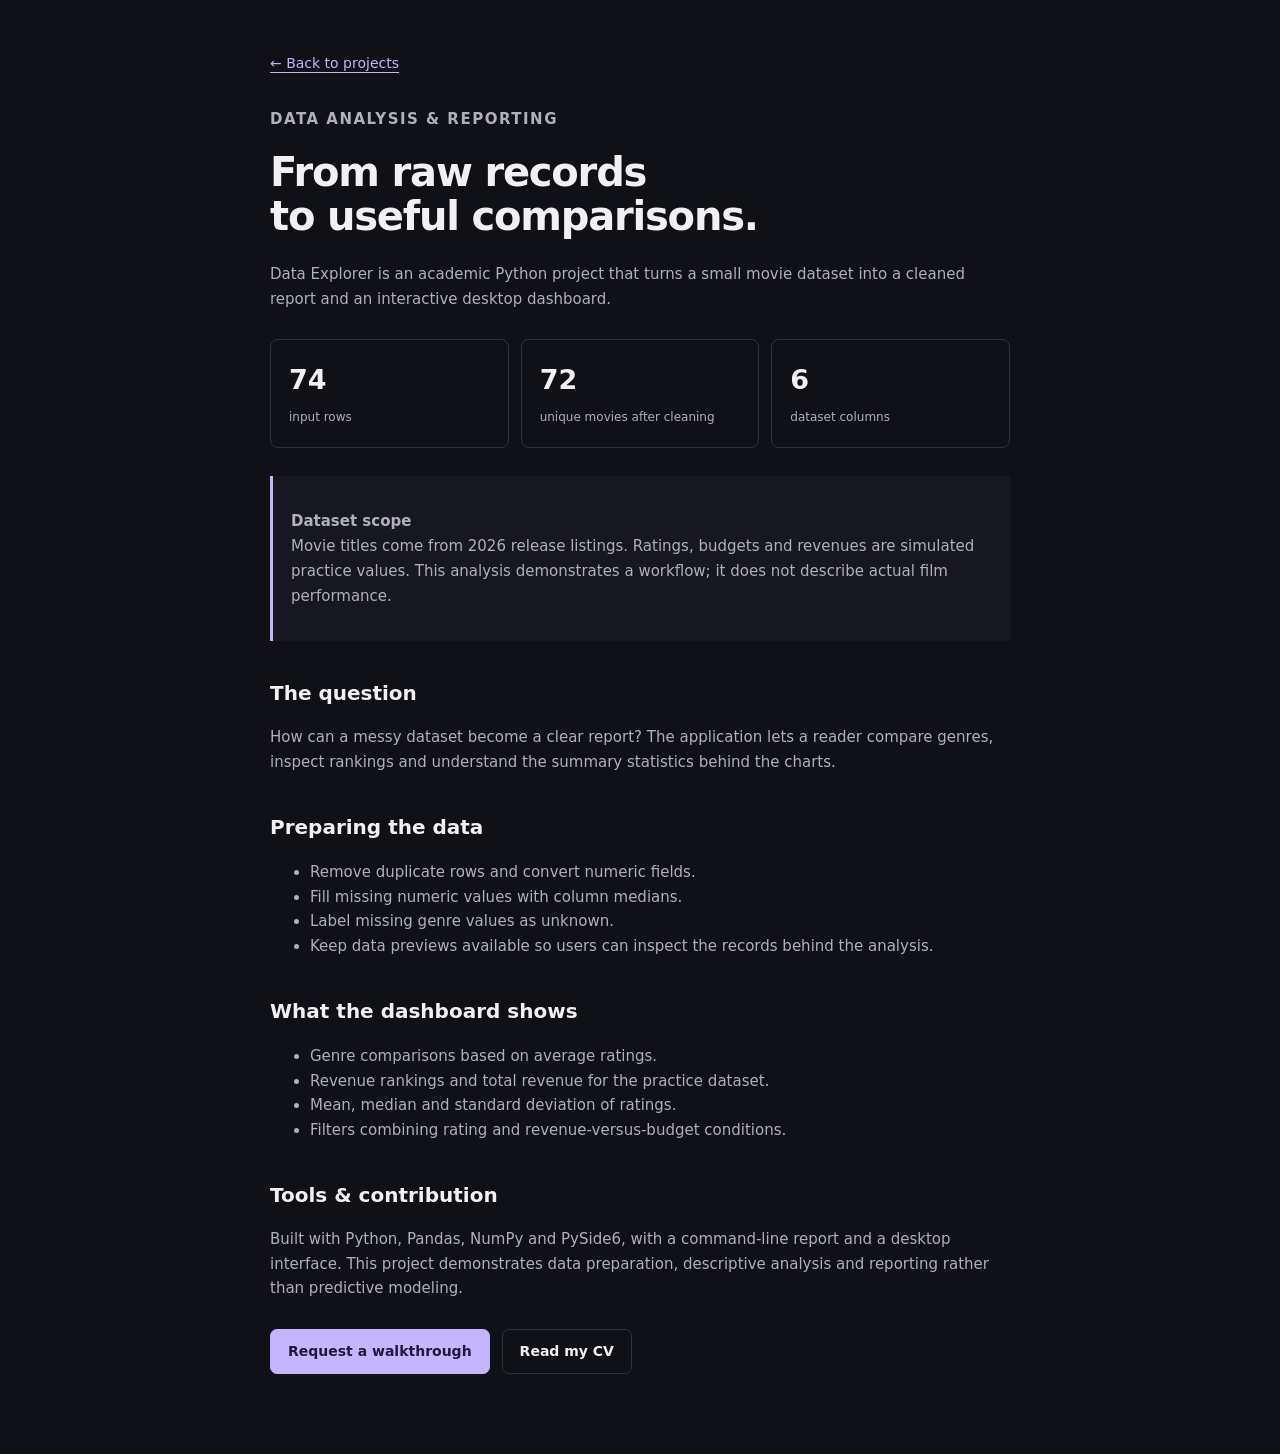
==== samples/data-explorer/index.html @ fa3b8beb "Simplify portfolio and publish updated BI analytics CV Replace boot animation and embedded viewers w" ====
<!doctype html>
<html lang="en"><head><meta charset="utf-8"><meta name="viewport" content="width=device-width,initial-scale=1"><title>Data Explorer — Joe Sanjari</title><meta name="description" content="A Python data-cleaning and dashboard project using Pandas, NumPy and PySide6."><meta name="theme-color" content="#101116"><link rel="icon" href="data:,"><link rel="stylesheet" href="../../styles.css?v=20261102"></head><body>
<main class="container case-study"><a class="back" href="../../#work">← Back to projects</a><p class="eyebrow">Data analysis & reporting</p><h1>From raw records<br>to useful comparisons.</h1><p>Data Explorer is an academic Python project that turns a small movie dataset into a cleaned report and an interactive desktop dashboard.</p>
<div class="facts"><div class="fact"><strong>74</strong><span>input rows</span></div><div class="fact"><strong>72</strong><span>unique movies after cleaning</span></div><div class="fact"><strong>6</strong><span>dataset columns</span></div></div>
<div class="callout"><p><strong>Dataset scope</strong><br>Movie titles come from 2026 release listings. Ratings, budgets and revenues are simulated practice values. This analysis demonstrates a workflow; it does not describe actual film performance.</p></div>
<h2>The question</h2><p>How can a messy dataset become a clear report? The application lets a reader compare genres, inspect rankings and understand the summary statistics behind the charts.</p>
<h2>Preparing the data</h2><ul><li>Remove duplicate rows and convert numeric fields.</li><li>Fill missing numeric values with column medians.</li><li>Label missing genre values as unknown.</li><li>Keep data previews available so users can inspect the records behind the analysis.</li></ul>
<h2>What the dashboard shows</h2><ul><li>Genre comparisons based on average ratings.</li><li>Revenue rankings and total revenue for the practice dataset.</li><li>Mean, median and standard deviation of ratings.</li><li>Filters combining rating and revenue-versus-budget conditions.</li></ul>
<h2>Tools & contribution</h2><p>Built with Python, Pandas, NumPy and PySide6, with a command-line report and a desktop interface. This project demonstrates data preparation, descriptive analysis and reporting rather than predictive modeling.</p>
<div class="actions"><a class="button primary" href="mailto:josephsanjari1996@gmail.com?subject=Data%20Explorer%20project">Request a walkthrough</a><a class="button" href="../../#cv">Read my CV</a></div>
</main></body></html>
---- styles.css ----
:root{color-scheme:dark;--bg:#101116;--surface:#17181f;--text:#f1f0f5;--muted:#b0afbd;--line:#30313b;--accent:#c5b5ff;--button:#c5b5ff;--ink:#21183b;font-family:Inter,ui-sans-serif,system-ui,-apple-system,BlinkMacSystemFont,"Segoe UI",sans-serif;font-synthesis:none}
*{box-sizing:border-box}html{scroll-behavior:smooth;scroll-padding-top:100px}body{margin:0;background:var(--bg);color:var(--text);font-size:16px;line-height:1.65}a{color:inherit;text-underline-offset:4px}button,input,textarea{font:inherit}button,a{-webkit-tap-highlight-color:transparent}button{cursor:pointer}a:focus-visible,button:focus-visible,input:focus-visible,textarea:focus-visible,summary:focus-visible{outline:3px solid var(--accent);outline-offset:5px}[hidden]{display:none!important}.container{width:min(100% - 48px,1000px);margin-inline:auto}.skip{position:fixed;top:-100px;left:16px;z-index:100;background:var(--accent);color:var(--ink);padding:10px 16px}.skip:focus{top:12px}.site-header{position:sticky;top:0;z-index:20;background:var(--bg);border-bottom:1px solid var(--line)}.header-inner{display:flex;align-items:center;justify-content:space-between;gap:16px;min-height:80px}.brand{font-size:17px;font-weight:650;letter-spacing:-.5px;text-decoration:none}.brand-mark{color:var(--accent);margin-right:10px}nav{display:flex;gap:6px}nav a{padding:9px 13px;text-decoration:none;color:var(--muted);font-size:14px;border-radius:7px}nav a:hover,nav a[aria-current]{background:#252331;color:var(--text)}.hero{padding:76px 0 66px;display:grid;grid-template-columns:1fr 250px;gap:64px;align-items:start}.eyebrow{font-size:12px;letter-spacing:1.5px;text-transform:uppercase;color:var(--accent);font-weight:650;margin:0 0 18px}h1{font-size:clamp(36px,5.2vw,58px);font-weight:600;letter-spacing:-2.2px;line-height:1.1;margin:0 0 24px}h1 span{color:var(--muted)}.intro{font-size:17px;max-width:620px;color:var(--muted);margin:0 0 26px}.actions{display:flex;gap:12px;flex-wrap:wrap}.button{min-height:44px;display:inline-flex;align-items:center;justify-content:center;gap:10px;padding:10px 17px;border:1px solid var(--line);border-radius:7px;text-decoration:none;font-size:14px;font-weight:600;background:transparent;color:var(--text)}.button:hover{background:#25232e;border-color:#6a627d}.button.primary{background:var(--button);border-color:var(--button);color:var(--ink)}.button.primary:hover{background:#d6cbff}.contact-card{border-left:1px solid var(--line);padding-left:28px;margin-top:9px}.contact-card h2{font-size:14px;font-weight:600;margin:0 0 8px}.contact-card p{font-size:13px;color:var(--muted);margin:0 0 18px}.contact-card a{font-size:14px;display:table;margin:10px 0;overflow-wrap:anywhere}.contact-card .location{margin-top:20px;font-size:12px}section.content-section{padding:48px 0;border-top:1px solid var(--line)}.section-head{display:flex;align-items:start;justify-content:space-between;gap:20px;margin-bottom:26px}.section-head h2{font-size:28px;line-height:1.2;font-weight:600;letter-spacing:-.8px;margin:0 0 10px}.section-head p{color:var(--muted);font-size:14px;margin:0;max-width:620px}.project-grid{display:grid;grid-template-columns:repeat(2,minmax(0,1fr));gap:16px}.project{padding:24px;background:var(--surface);border:1px solid var(--line);border-radius:10px;display:flex;flex-direction:column;min-width:0}.project .kind{font-size:11px;letter-spacing:.6px;text-transform:uppercase;color:var(--accent);margin:0 0 10px}.project h3{font-size:19px;font-weight:600;line-height:1.3;margin:0 0 12px;letter-spacing:-.4px}.project p{font-size:14px;color:var(--muted);margin:0 0 15px}.project .note{font-size:12px;color:var(--muted)}.tags{list-style:none;display:flex;gap:6px 13px;flex-wrap:wrap;padding:0;margin:0 0 22px;color:#d1ccde;font-size:12px}.project>a{margin-top:auto;font-size:13px;font-weight:600;color:var(--accent);width:fit-content}.more-projects{margin-top:20px}.more-projects summary{color:var(--muted);cursor:pointer;padding:10px 0;width:fit-content;font-size:14px}.more-projects .project-grid{margin-top:16px}.cv-layout{display:grid;grid-template-columns:220px 1fr;gap:48px}.cv-sidebar{font-size:13px;color:var(--muted)}.cv-sidebar h3{color:var(--text);font-size:16px;margin:0 0 8px;font-weight:600}.cv-sidebar p{margin:0 0 20px}.cv-sidebar .button{width:100%}.cv-sidebar small{display:block;margin-top:8px}.cv-body{min-width:0}.cv-body h3{font-size:12px;font-weight:650;letter-spacing:1px;text-transform:uppercase;color:var(--accent);margin:28px 0 12px}.cv-body h3:first-child{margin-top:0}.cv-body h4{font-size:14px;margin:20px 0 6px;font-weight:650;line-height:1.5}.cv-body p,.cv-body li{color:var(--muted);font-size:14px;margin:0 0 9px}.cv-body ul{padding-left:18px;margin:0}.cv-body .skill{font-weight:650;color:var(--text);font-size:13px}.site-footer{border-top:1px solid var(--line);padding:30px 0 95px;color:var(--muted);font-size:12px}.footer-inner{display:flex;justify-content:space-between;gap:16px}.footer-inner a{margin-left:18px}.case-study{max-width:740px;padding-block:50px 80px}.case-study .back{display:inline-block;color:var(--accent);font-size:14px;margin-bottom:32px}.case-study h1{font-size:40px;letter-spacing:-1.2px}.case-study h2{font-size:20px;font-weight:600;margin:36px 0 12px}.case-study p,.case-study li{color:var(--muted);font-size:15px}.case-study .facts{display:grid;grid-template-columns:repeat(3,1fr);gap:12px;margin:28px 0}.fact{border:1px solid var(--line);padding:18px;border-radius:8px}.fact strong{font-size:27px;color:var(--text);display:block}.fact span{font-size:12px;color:var(--muted)}.case-study .callout{padding:18px;border-left:3px solid var(--accent);background:var(--surface);margin:24px 0}.case-study img{display:block;max-width:100%;border:1px solid var(--line);border-radius:8px}.case-study figcaption{font-size:12px;color:var(--muted);margin-top:8px}.case-study figure{margin:28px 0}.case-study code{font-size:.9em;overflow-wrap:anywhere}.case-study .actions{margin-top:28px}
@media(max-width:760px){.container{width:min(100% - 36px,1000px)}.hero{grid-template-columns:1fr;gap:36px;padding:48px 0}.contact-card{padding-left:0;border-left:0;border-top:1px solid var(--line);padding-top:20px;display:flex;flex-wrap:wrap;gap:6px 20px}.contact-card h2,.contact-card p{width:100%;margin:0 0 4px}.contact-card a{margin:4px 0}.contact-card .location{margin:4px 0 0}.cv-layout{grid-template-columns:1fr;gap:30px}.cv-sidebar .button{width:auto}.cv-sidebar p{margin-bottom:12px}.cv-sidebar small{display:inline;margin-left:10px}.section-head{flex-wrap:wrap}.footer-inner{flex-direction:column}.footer-inner a{margin:0 18px 0 0}}
@media(max-width:520px){.header-inner{min-height:68px;gap:8px}.brand{font-size:14px}.brand-mark{margin-right:5px}nav{gap:0}nav a{font-size:13px;padding:8px 10px}.project-grid{grid-template-columns:1fr}.hero{padding-top:38px}h1{letter-spacing:-1.3px}.project{padding:21px}.case-study .facts{grid-template-columns:1fr}.fact{padding:12px 18px;display:flex;gap:14px;align-items:center}.fact strong{font-size:22px}.cv-sidebar small{display:block;margin:8px 0 0}section.content-section{padding:36px 0}.section-head h2{font-size:25px}.button{padding:10px 14px}}
@media(prefers-reduced-motion:reduce){html{scroll-behavior:auto}*,*::before,*::after{animation:none!important;transition:none!important}}
@media print{@page{size:A4;margin:12mm}body{background:white;color:#111;font-size:10pt}.site-header,.skip,.hero,#work,.site-footer,.cv-sidebar,.section-head,.gaby-launcher,#gaby-fab,#gaby-panel,#gaby-overlay{display:none!important}.container{width:100%}section.content-section{padding:0;border:0}.cv-layout{display:block}.cv-body h3{color:#333;margin:14px 0 6px;font-size:10pt}.cv-body h4{margin:9px 0 4px;font-size:10pt;break-after:avoid}.cv-body p,.cv-body li,.cv-body .skill{font-size:9pt;color:#111}.cv-body h3{break-after:avoid}.print-title{display:block!important;font-size:20pt;margin:0 0 8px}}
.sr-only{position:absolute;width:1px;height:1px;padding:0;margin:-1px;overflow:hidden;clip:rect(0,0,0,0);white-space:nowrap;border:0}
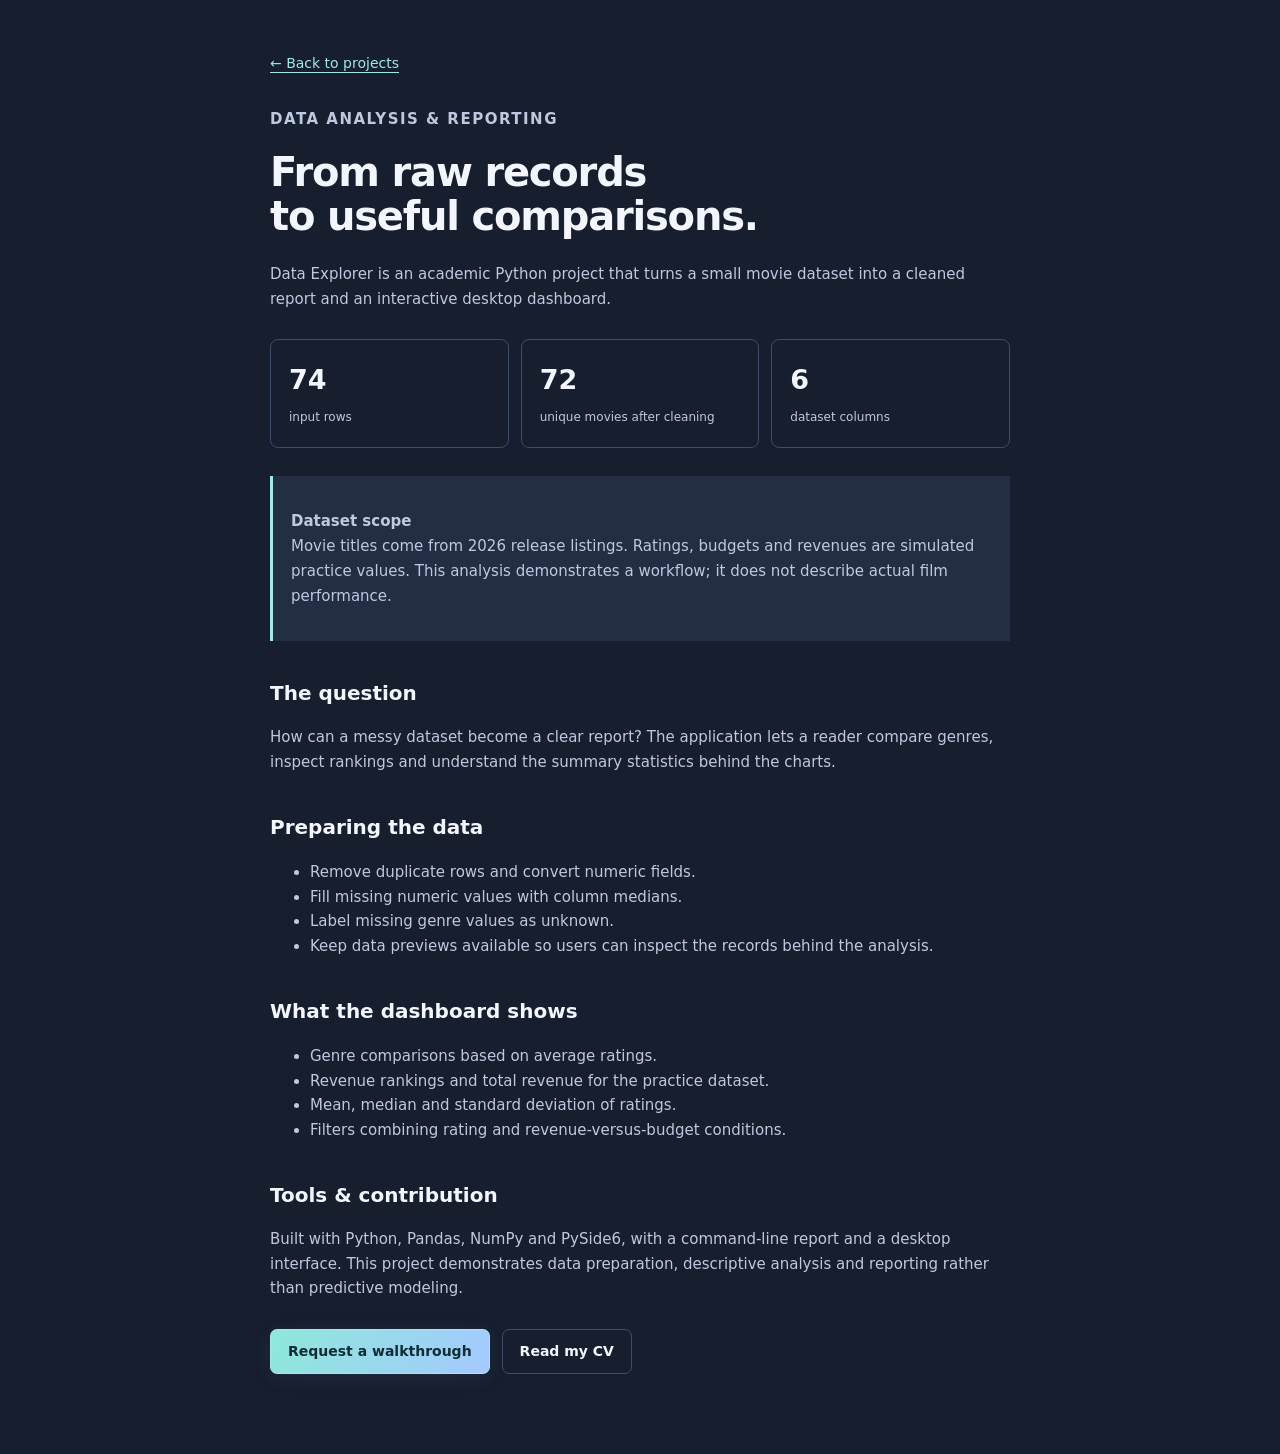
==== commit 9808cd00: "Brighten the dark palette and harmonize the Nix waves Use midnight blue surfaces, aqua and lavender " ====
--- a/samples/data-explorer/index.html
+++ b/samples/data-explorer/index.html
@@ -1,5 +1,5 @@
 <!doctype html>
-<html lang="en"><head><meta charset="utf-8"><meta name="viewport" content="width=device-width,initial-scale=1"><title>Data Explorer — Joe Sanjari</title><meta name="description" content="A Python data-cleaning and dashboard project using Pandas, NumPy and PySide6."><meta name="theme-color" content="#101116"><link rel="icon" href="data:,"><link rel="stylesheet" href="../../styles.css?v=20261102"></head><body>
+<html lang="en"><head><meta charset="utf-8"><meta name="viewport" content="width=device-width,initial-scale=1"><title>Data Explorer — Joe Sanjari</title><meta name="description" content="A Python data-cleaning and dashboard project using Pandas, NumPy and PySide6."><meta name="theme-color" content="#171e2e"><link rel="icon" href="data:,"><link rel="stylesheet" href="../../styles.css?v=20261102-palette"></head><body>
 <main class="container case-study"><a class="back" href="../../#work">← Back to projects</a><p class="eyebrow">Data analysis & reporting</p><h1>From raw records<br>to useful comparisons.</h1><p>Data Explorer is an academic Python project that turns a small movie dataset into a cleaned report and an interactive desktop dashboard.</p>
 <div class="facts"><div class="fact"><strong>74</strong><span>input rows</span></div><div class="fact"><strong>72</strong><span>unique movies after cleaning</span></div><div class="fact"><strong>6</strong><span>dataset columns</span></div></div>
 <div class="callout"><p><strong>Dataset scope</strong><br>Movie titles come from 2026 release listings. Ratings, budgets and revenues are simulated practice values. This analysis demonstrates a workflow; it does not describe actual film performance.</p></div>
--- a/styles.css
+++ b/styles.css
@@ -1,7 +1,13 @@
-:root{color-scheme:dark;--bg:#101116;--surface:#17181f;--text:#f1f0f5;--muted:#b0afbd;--line:#30313b;--accent:#c5b5ff;--button:#c5b5ff;--ink:#21183b;font-family:Inter,ui-sans-serif,system-ui,-apple-system,BlinkMacSystemFont,"Segoe UI",sans-serif;font-synthesis:none}
-*{box-sizing:border-box}html{scroll-behavior:smooth;scroll-padding-top:100px}body{margin:0;background:var(--bg);color:var(--text);font-size:16px;line-height:1.65}a{color:inherit;text-underline-offset:4px}button,input,textarea{font:inherit}button,a{-webkit-tap-highlight-color:transparent}button{cursor:pointer}a:focus-visible,button:focus-visible,input:focus-visible,textarea:focus-visible,summary:focus-visible{outline:3px solid var(--accent);outline-offset:5px}[hidden]{display:none!important}.container{width:min(100% - 48px,1000px);margin-inline:auto}.skip{position:fixed;top:-100px;left:16px;z-index:100;background:var(--accent);color:var(--ink);padding:10px 16px}.skip:focus{top:12px}.site-header{position:sticky;top:0;z-index:20;background:var(--bg);border-bottom:1px solid var(--line)}.header-inner{display:flex;align-items:center;justify-content:space-between;gap:16px;min-height:80px}.brand{font-size:17px;font-weight:650;letter-spacing:-.5px;text-decoration:none}.brand-mark{color:var(--accent);margin-right:10px}nav{display:flex;gap:6px}nav a{padding:9px 13px;text-decoration:none;color:var(--muted);font-size:14px;border-radius:7px}nav a:hover,nav a[aria-current]{background:#252331;color:var(--text)}.hero{padding:76px 0 66px;display:grid;grid-template-columns:1fr 250px;gap:64px;align-items:start}.eyebrow{font-size:12px;letter-spacing:1.5px;text-transform:uppercase;color:var(--accent);font-weight:650;margin:0 0 18px}h1{font-size:clamp(36px,5.2vw,58px);font-weight:600;letter-spacing:-2.2px;line-height:1.1;margin:0 0 24px}h1 span{color:var(--muted)}.intro{font-size:17px;max-width:620px;color:var(--muted);margin:0 0 26px}.actions{display:flex;gap:12px;flex-wrap:wrap}.button{min-height:44px;display:inline-flex;align-items:center;justify-content:center;gap:10px;padding:10px 17px;border:1px solid var(--line);border-radius:7px;text-decoration:none;font-size:14px;font-weight:600;background:transparent;color:var(--text)}.button:hover{background:#25232e;border-color:#6a627d}.button.primary{background:var(--button);border-color:var(--button);color:var(--ink)}.button.primary:hover{background:#d6cbff}.contact-card{border-left:1px solid var(--line);padding-left:28px;margin-top:9px}.contact-card h2{font-size:14px;font-weight:600;margin:0 0 8px}.contact-card p{font-size:13px;color:var(--muted);margin:0 0 18px}.contact-card a{font-size:14px;display:table;margin:10px 0;overflow-wrap:anywhere}.contact-card .location{margin-top:20px;font-size:12px}section.content-section{padding:48px 0;border-top:1px solid var(--line)}.section-head{display:flex;align-items:start;justify-content:space-between;gap:20px;margin-bottom:26px}.section-head h2{font-size:28px;line-height:1.2;font-weight:600;letter-spacing:-.8px;margin:0 0 10px}.section-head p{color:var(--muted);font-size:14px;margin:0;max-width:620px}.project-grid{display:grid;grid-template-columns:repeat(2,minmax(0,1fr));gap:16px}.project{padding:24px;background:var(--surface);border:1px solid var(--line);border-radius:10px;display:flex;flex-direction:column;min-width:0}.project .kind{font-size:11px;letter-spacing:.6px;text-transform:uppercase;color:var(--accent);margin:0 0 10px}.project h3{font-size:19px;font-weight:600;line-height:1.3;margin:0 0 12px;letter-spacing:-.4px}.project p{font-size:14px;color:var(--muted);margin:0 0 15px}.project .note{font-size:12px;color:var(--muted)}.tags{list-style:none;display:flex;gap:6px 13px;flex-wrap:wrap;padding:0;margin:0 0 22px;color:#d1ccde;font-size:12px}.project>a{margin-top:auto;font-size:13px;font-weight:600;color:var(--accent);width:fit-content}.more-projects{margin-top:20px}.more-projects summary{color:var(--muted);cursor:pointer;padding:10px 0;width:fit-content;font-size:14px}.more-projects .project-grid{margin-top:16px}.cv-layout{display:grid;grid-template-columns:220px 1fr;gap:48px}.cv-sidebar{font-size:13px;color:var(--muted)}.cv-sidebar h3{color:var(--text);font-size:16px;margin:0 0 8px;font-weight:600}.cv-sidebar p{margin:0 0 20px}.cv-sidebar .button{width:100%}.cv-sidebar small{display:block;margin-top:8px}.cv-body{min-width:0}.cv-body h3{font-size:12px;font-weight:650;letter-spacing:1px;text-transform:uppercase;color:var(--accent);margin:28px 0 12px}.cv-body h3:first-child{margin-top:0}.cv-body h4{font-size:14px;margin:20px 0 6px;font-weight:650;line-height:1.5}.cv-body p,.cv-body li{color:var(--muted);font-size:14px;margin:0 0 9px}.cv-body ul{padding-left:18px;margin:0}.cv-body .skill{font-weight:650;color:var(--text);font-size:13px}.site-footer{border-top:1px solid var(--line);padding:30px 0 95px;color:var(--muted);font-size:12px}.footer-inner{display:flex;justify-content:space-between;gap:16px}.footer-inner a{margin-left:18px}.case-study{max-width:740px;padding-block:50px 80px}.case-study .back{display:inline-block;color:var(--accent);font-size:14px;margin-bottom:32px}.case-study h1{font-size:40px;letter-spacing:-1.2px}.case-study h2{font-size:20px;font-weight:600;margin:36px 0 12px}.case-study p,.case-study li{color:var(--muted);font-size:15px}.case-study .facts{display:grid;grid-template-columns:repeat(3,1fr);gap:12px;margin:28px 0}.fact{border:1px solid var(--line);padding:18px;border-radius:8px}.fact strong{font-size:27px;color:var(--text);display:block}.fact span{font-size:12px;color:var(--muted)}.case-study .callout{padding:18px;border-left:3px solid var(--accent);background:var(--surface);margin:24px 0}.case-study img{display:block;max-width:100%;border:1px solid var(--line);border-radius:8px}.case-study figcaption{font-size:12px;color:var(--muted);margin-top:8px}.case-study figure{margin:28px 0}.case-study code{font-size:.9em;overflow-wrap:anywhere}.case-study .actions{margin-top:28px}
+:root{color-scheme:dark;--bg:#171e2e;--surface:#232e44;--text:#f3f6ff;--muted:#bdc9df;--line:#3c4d69;--accent:#9fe9e8;--button:#9fe9e8;--ink:#102c36;--wave-cyan:95,224,220;--wave-blue:124,157,255;--wave-violet:187,143,250;font-family:Inter,ui-sans-serif,system-ui,-apple-system,BlinkMacSystemFont,"Segoe UI",sans-serif;font-synthesis:none}
+*{box-sizing:border-box}html{scroll-behavior:smooth;scroll-padding-top:100px}body{margin:0;background:var(--bg);color:var(--text);font-size:16px;line-height:1.65}a{color:inherit;text-underline-offset:4px}button,input,textarea{font:inherit}button,a{-webkit-tap-highlight-color:transparent}button{cursor:pointer}a:focus-visible,button:focus-visible,input:focus-visible,textarea:focus-visible,summary:focus-visible{outline:3px solid var(--accent);outline-offset:5px}[hidden]{display:none!important}.container{width:min(100% - 48px,1000px);margin-inline:auto}.skip{position:fixed;top:-100px;left:16px;z-index:100;background:var(--accent);color:var(--ink);padding:10px 16px}.skip:focus{top:12px}.site-header{position:sticky;top:0;z-index:20;background:#171e2ef2;border-bottom:1px solid var(--line);backdrop-filter:blur(12px)}.header-inner{display:flex;align-items:center;justify-content:space-between;gap:16px;min-height:80px}.brand{font-size:17px;font-weight:650;letter-spacing:-.5px;text-decoration:none}.brand-mark{color:var(--accent);margin-right:10px}nav{display:flex;gap:6px}nav a{padding:9px 13px;text-decoration:none;color:var(--muted);font-size:14px;border-radius:7px}nav a:hover,nav a[aria-current]{background:#2b4054;color:#b5f4ed}.hero{padding:76px 0 66px;display:grid;grid-template-columns:1fr 250px;gap:64px;align-items:start}.eyebrow{font-size:12px;letter-spacing:1.5px;text-transform:uppercase;color:var(--accent);font-weight:650;margin:0 0 18px}h1{font-size:clamp(36px,5.2vw,58px);font-weight:600;letter-spacing:-2.2px;line-height:1.1;margin:0 0 24px}h1 span{color:#bfc0ff}.intro{font-size:17px;max-width:620px;color:var(--muted);margin:0 0 26px}.actions{display:flex;gap:12px;flex-wrap:wrap}.button{min-height:44px;display:inline-flex;align-items:center;justify-content:center;gap:10px;padding:10px 17px;border:1px solid var(--line);border-radius:7px;text-decoration:none;font-size:14px;font-weight:600;background:transparent;color:var(--text)}.button:hover{background:#2c3d56;border-color:#83b9cc}.button.primary{background:linear-gradient(115deg,#8ee8d9,#a4c9ff);border-color:#a9e7ec;color:var(--ink);box-shadow:0 4px 22px #5ed7db13}.button.primary:hover{background:linear-gradient(115deg,#a8f1e5,#b9d7ff)}.contact-card{border-left:1px solid var(--line);padding-left:28px;margin-top:9px}.contact-card h2{font-size:14px;font-weight:600;margin:0 0 8px}.contact-card p{font-size:13px;color:var(--muted);margin:0 0 18px}.contact-card a{font-size:14px;display:table;margin:10px 0;overflow-wrap:anywhere}.contact-card .location{margin-top:20px;font-size:12px}section.content-section{padding:48px 0;border-top:1px solid var(--line)}.section-head{display:flex;align-items:start;justify-content:space-between;gap:20px;margin-bottom:26px}.section-head h2{font-size:28px;line-height:1.2;font-weight:600;letter-spacing:-.8px;margin:0 0 10px}.section-head p{color:var(--muted);font-size:14px;margin:0;max-width:620px}.project-grid{display:grid;grid-template-columns:repeat(2,minmax(0,1fr));gap:16px}.project{padding:24px;background:var(--surface);border:1px solid var(--line);border-radius:10px;display:flex;flex-direction:column;min-width:0}.project .kind{font-size:11px;letter-spacing:.6px;text-transform:uppercase;color:var(--accent);margin:0 0 10px}.project h3{font-size:19px;font-weight:600;line-height:1.3;margin:0 0 12px;letter-spacing:-.4px}.project p{font-size:14px;color:var(--muted);margin:0 0 15px}.project .note{font-size:12px;color:var(--muted)}.tags{list-style:none;display:flex;gap:6px 13px;flex-wrap:wrap;padding:0;margin:0 0 22px;color:#c9d6f0;font-size:12px}.project>a{margin-top:auto;font-size:13px;font-weight:600;color:var(--accent);width:fit-content}.more-projects{margin-top:20px}.more-projects summary{color:var(--muted);cursor:pointer;padding:10px 0;width:fit-content;font-size:14px}.more-projects .project-grid{margin-top:16px}.cv-layout{display:grid;grid-template-columns:220px 1fr;gap:48px}.cv-sidebar{font-size:13px;color:var(--muted)}.cv-sidebar h3{color:var(--text);font-size:16px;margin:0 0 8px;font-weight:600}.cv-sidebar p{margin:0 0 20px}.cv-sidebar .button{width:100%}.cv-sidebar small{display:block;margin-top:8px}.cv-body{min-width:0}.cv-body h3{font-size:12px;font-weight:650;letter-spacing:1px;text-transform:uppercase;color:var(--accent);margin:28px 0 12px}.cv-body h3:first-child{margin-top:0}.cv-body h4{font-size:14px;margin:20px 0 6px;font-weight:650;line-height:1.5}.cv-body p,.cv-body li{color:var(--muted);font-size:14px;margin:0 0 9px}.cv-body ul{padding-left:18px;margin:0}.cv-body .skill{font-weight:650;color:var(--text);font-size:13px}.site-footer{border-top:1px solid var(--line);padding:30px 0 95px;color:var(--muted);font-size:12px}.footer-inner{display:flex;justify-content:space-between;gap:16px}.footer-inner a{margin-left:18px}.case-study{max-width:740px;padding-block:50px 80px}.case-study .back{display:inline-block;color:var(--accent);font-size:14px;margin-bottom:32px}.case-study h1{font-size:40px;letter-spacing:-1.2px}.case-study h2{font-size:20px;font-weight:600;margin:36px 0 12px}.case-study p,.case-study li{color:var(--muted);font-size:15px}.case-study .facts{display:grid;grid-template-columns:repeat(3,1fr);gap:12px;margin:28px 0}.fact{border:1px solid var(--line);padding:18px;border-radius:8px}.fact strong{font-size:27px;color:var(--text);display:block}.fact span{font-size:12px;color:var(--muted)}.case-study .callout{padding:18px;border-left:3px solid var(--accent);background:var(--surface);margin:24px 0}.case-study img{display:block;max-width:100%;border:1px solid var(--line);border-radius:8px}.case-study figcaption{font-size:12px;color:var(--muted);margin-top:8px}.case-study figure{margin:28px 0}.case-study code{font-size:.9em;overflow-wrap:anywhere}.case-study .actions{margin-top:28px}
 @media(max-width:760px){.container{width:min(100% - 36px,1000px)}.hero{grid-template-columns:1fr;gap:36px;padding:48px 0}.contact-card{padding-left:0;border-left:0;border-top:1px solid var(--line);padding-top:20px;display:flex;flex-wrap:wrap;gap:6px 20px}.contact-card h2,.contact-card p{width:100%;margin:0 0 4px}.contact-card a{margin:4px 0}.contact-card .location{margin:4px 0 0}.cv-layout{grid-template-columns:1fr;gap:30px}.cv-sidebar .button{width:auto}.cv-sidebar p{margin-bottom:12px}.cv-sidebar small{display:inline;margin-left:10px}.section-head{flex-wrap:wrap}.footer-inner{flex-direction:column}.footer-inner a{margin:0 18px 0 0}}
 @media(max-width:520px){.header-inner{min-height:68px;gap:8px}.brand{font-size:14px}.brand-mark{margin-right:5px}nav{gap:0}nav a{font-size:13px;padding:8px 10px}.project-grid{grid-template-columns:1fr}.hero{padding-top:38px}h1{letter-spacing:-1.3px}.project{padding:21px}.case-study .facts{grid-template-columns:1fr}.fact{padding:12px 18px;display:flex;gap:14px;align-items:center}.fact strong{font-size:22px}.cv-sidebar small{display:block;margin:8px 0 0}section.content-section{padding:36px 0}.section-head h2{font-size:25px}.button{padding:10px 14px}}
 @media(prefers-reduced-motion:reduce){html{scroll-behavior:auto}*,*::before,*::after{animation:none!important;transition:none!important}}
 @media print{@page{size:A4;margin:12mm}body{background:white;color:#111;font-size:10pt}.site-header,.skip,.hero,#work,.site-footer,.cv-sidebar,.section-head,.gaby-launcher,#gaby-fab,#gaby-panel,#gaby-overlay{display:none!important}.container{width:100%}section.content-section{padding:0;border:0}.cv-layout{display:block}.cv-body h3{color:#333;margin:14px 0 6px;font-size:10pt}.cv-body h4{margin:9px 0 4px;font-size:10pt;break-after:avoid}.cv-body p,.cv-body li,.cv-body .skill{font-size:9pt;color:#111}.cv-body h3{break-after:avoid}.print-title{display:block!important;font-size:20pt;margin:0 0 8px}}
 .sr-only{position:absolute;width:1px;height:1px;padding:0;margin:-1px;overflow:hidden;clip:rect(0,0,0,0);white-space:nowrap;border:0}
+/* Nix's quiet neural-wave field, with an opaque surface behind long-form text. */
+#wave-field{position:fixed;inset:0;width:100%;height:100%;z-index:-1;pointer-events:none;opacity:.78}body{isolation:isolate}.hero{position:relative}.hero::before{content:"";position:absolute;inset:0 -24px;z-index:-1;background:linear-gradient(90deg,#171e2ecc,#171e2e80 68%,#171e2e99);pointer-events:none}.project{background:linear-gradient(145deg,#27334af5,#202b40f5);border-color:#43516b;box-shadow:inset 0 1px #ffffff06}.project:hover{border-color:#6b9eaf}#cv{position:relative;background:#1a2436ed;border-radius:8px}.film-grid{display:grid;grid-template-columns:1fr;gap:28px}.film{border:1px solid var(--line);border-radius:10px;background:linear-gradient(145deg,#27334af5,#202b40f5);padding:24px;min-width:0}.film-meta{display:flex;justify-content:space-between;gap:16px;font-size:11px;letter-spacing:.6px;text-transform:uppercase;color:var(--accent);margin-bottom:10px}.film h3{font-size:22px;margin:0 0 8px;letter-spacing:-.4px;font-weight:600}.film>p{color:var(--muted);font-size:14px;margin:0 0 18px;max-width:760px}.film video{display:block;width:100%;aspect-ratio:16/9;border:1px solid var(--line);border-radius:6px;background:#121c2c}.film .film-note{font-size:12px;margin:14px 0;color:var(--muted)}.film-bottom{display:flex;justify-content:space-between;gap:16px;align-items:start;font-size:12px}.film-bottom details{max-width:660px}.film-bottom summary{cursor:pointer;color:var(--accent);width:fit-content;min-height:32px}.film-bottom p{color:var(--muted);margin:8px 0;line-height:1.65;font-size:13px}.film-bottom>a{white-space:nowrap;color:var(--accent);padding-top:2px;min-height:32px}.footer-links{display:flex;align-items:center;flex-wrap:wrap;gap:18px}.footer-links a{margin:0}.footer-links button{border:0;background:transparent;color:var(--muted);font-size:12px;min-height:36px;padding:0;text-decoration:underline;text-underline-offset:4px}html.intro-active{overflow:hidden}.intro-active #gaby-fab,.intro-active .skip{visibility:hidden}#boot{position:fixed;inset:0;z-index:100;background:radial-gradient(ellipse at 50% 60%,#254250,#151d2e 70%);display:flex;align-items:center;justify-content:center;padding:28px;color:#effbff}.intro-content{width:min(100%,460px)}.intro-kicker{font:500 12px ui-monospace,monospace;letter-spacing:2px;color:var(--accent);margin:0 0 24px}.intro-content h2{font-size:clamp(30px,7vw,48px);font-weight:500;letter-spacing:-1.6px;line-height:1.15;margin:0 0 18px}.intro-detail{font-size:14px;color:var(--muted);margin:0 0 30px}.intro-line{height:1px;background:#3a5966;overflow:hidden;margin:0 0 26px}.intro-line::after{content:"";display:block;height:100%;width:100%;background:linear-gradient(90deg,#8ee8d9,#b9a3ff);transform-origin:left;animation:intro-line 2s ease-out both}#intro-skip{border:1px solid #5a8896;border-radius:6px;background:transparent;color:var(--accent);font-size:13px;padding:10px 16px;min-height:44px}@keyframes intro-line{from{transform:scaleX(0)}to{transform:scaleX(1)}}
+@media(min-width:1000px){.film{display:grid;grid-template-columns:1fr 1.5fr;column-gap:32px;align-items:start}.film-meta,.film h3,.film>p{grid-column:1}.film video{grid-column:2;grid-row:1/5}.film .film-note{grid-column:1;grid-row:4}.film-bottom{grid-column:1/-1;margin-top:18px}}
+@media(max-width:520px){.header-inner{flex-wrap:wrap;gap:0;padding:10px 0 8px}.brand{width:100%;margin-bottom:4px}nav{width:100%;justify-content:space-between}nav a{padding:7px 14px;min-height:36px}.film{padding:18px}.film-bottom{flex-direction:column;gap:4px}.hero::before{inset:0 -18px}.footer-links{gap:8px 18px}}
+@media(prefers-reduced-motion:reduce){.intro-line::after{animation:none}}
+@media print{#boot,#wave-field,#films,#motion-toggle{display:none!important}}
